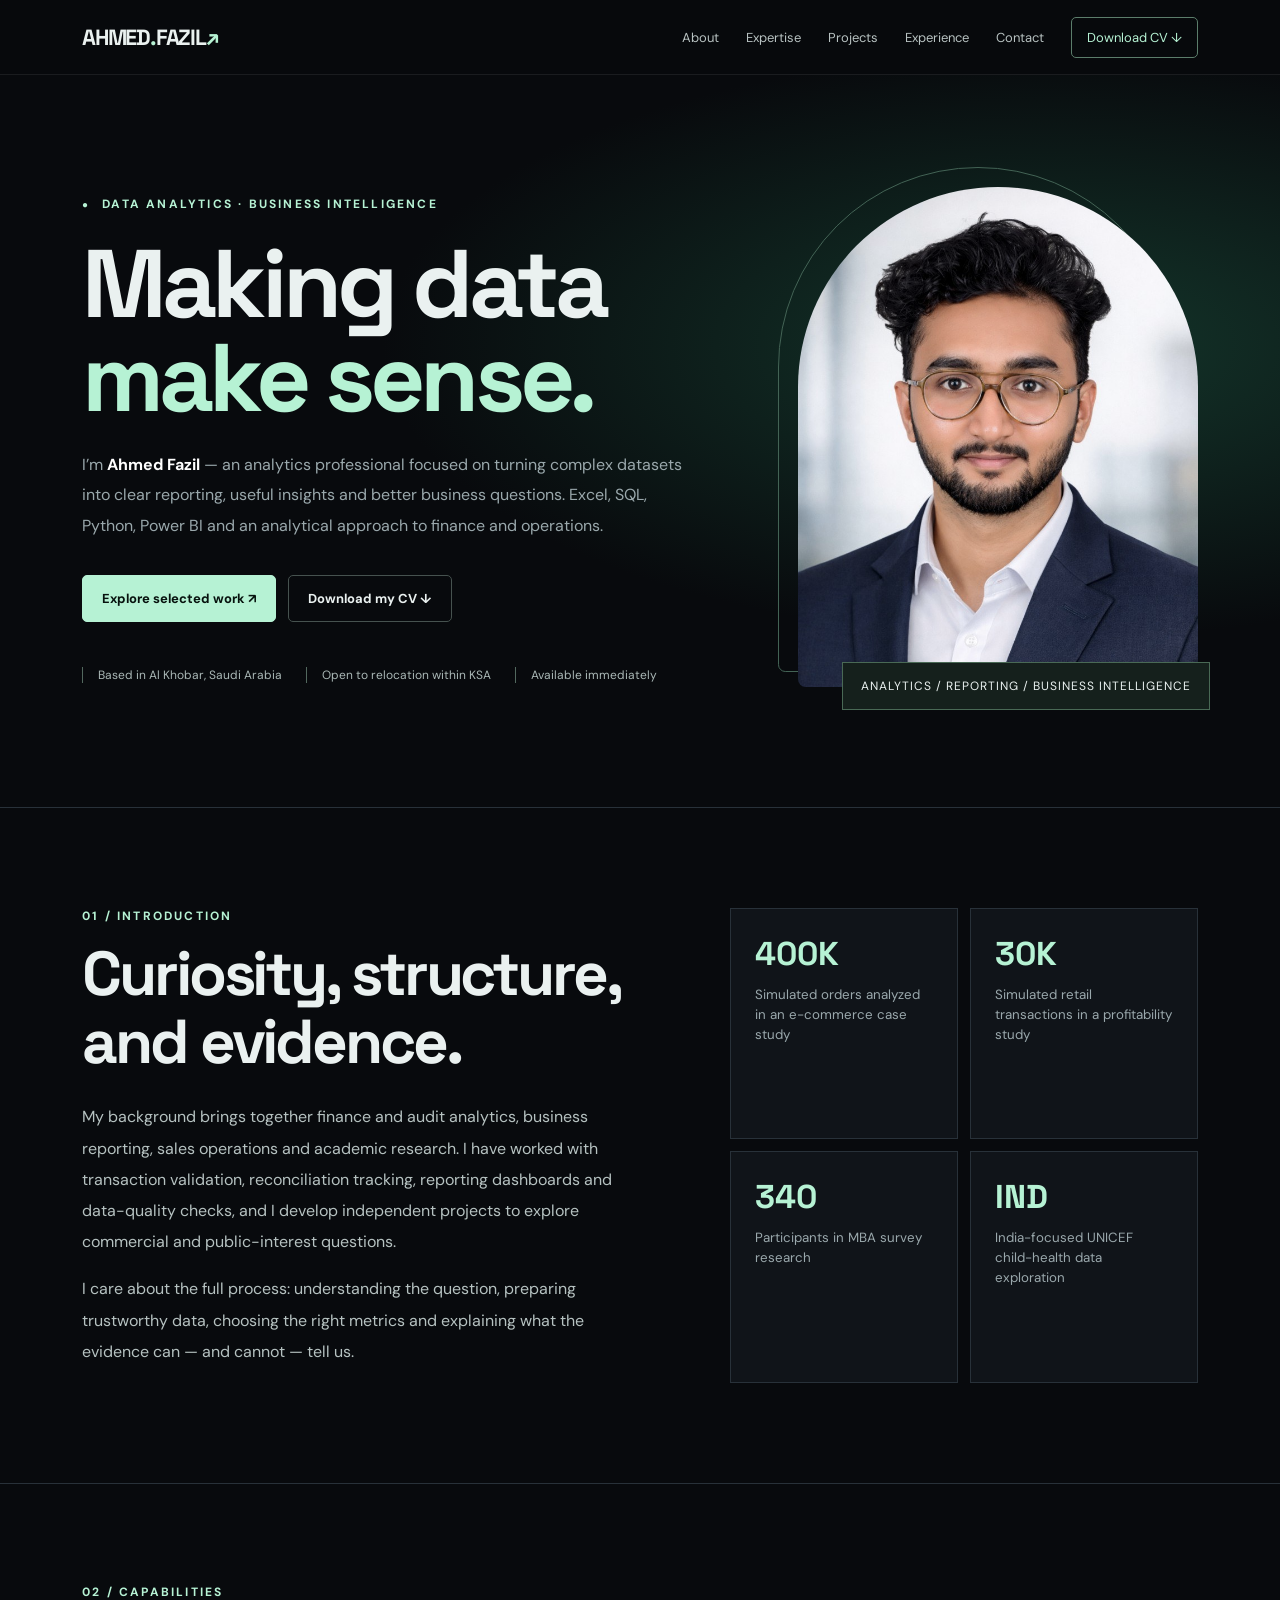
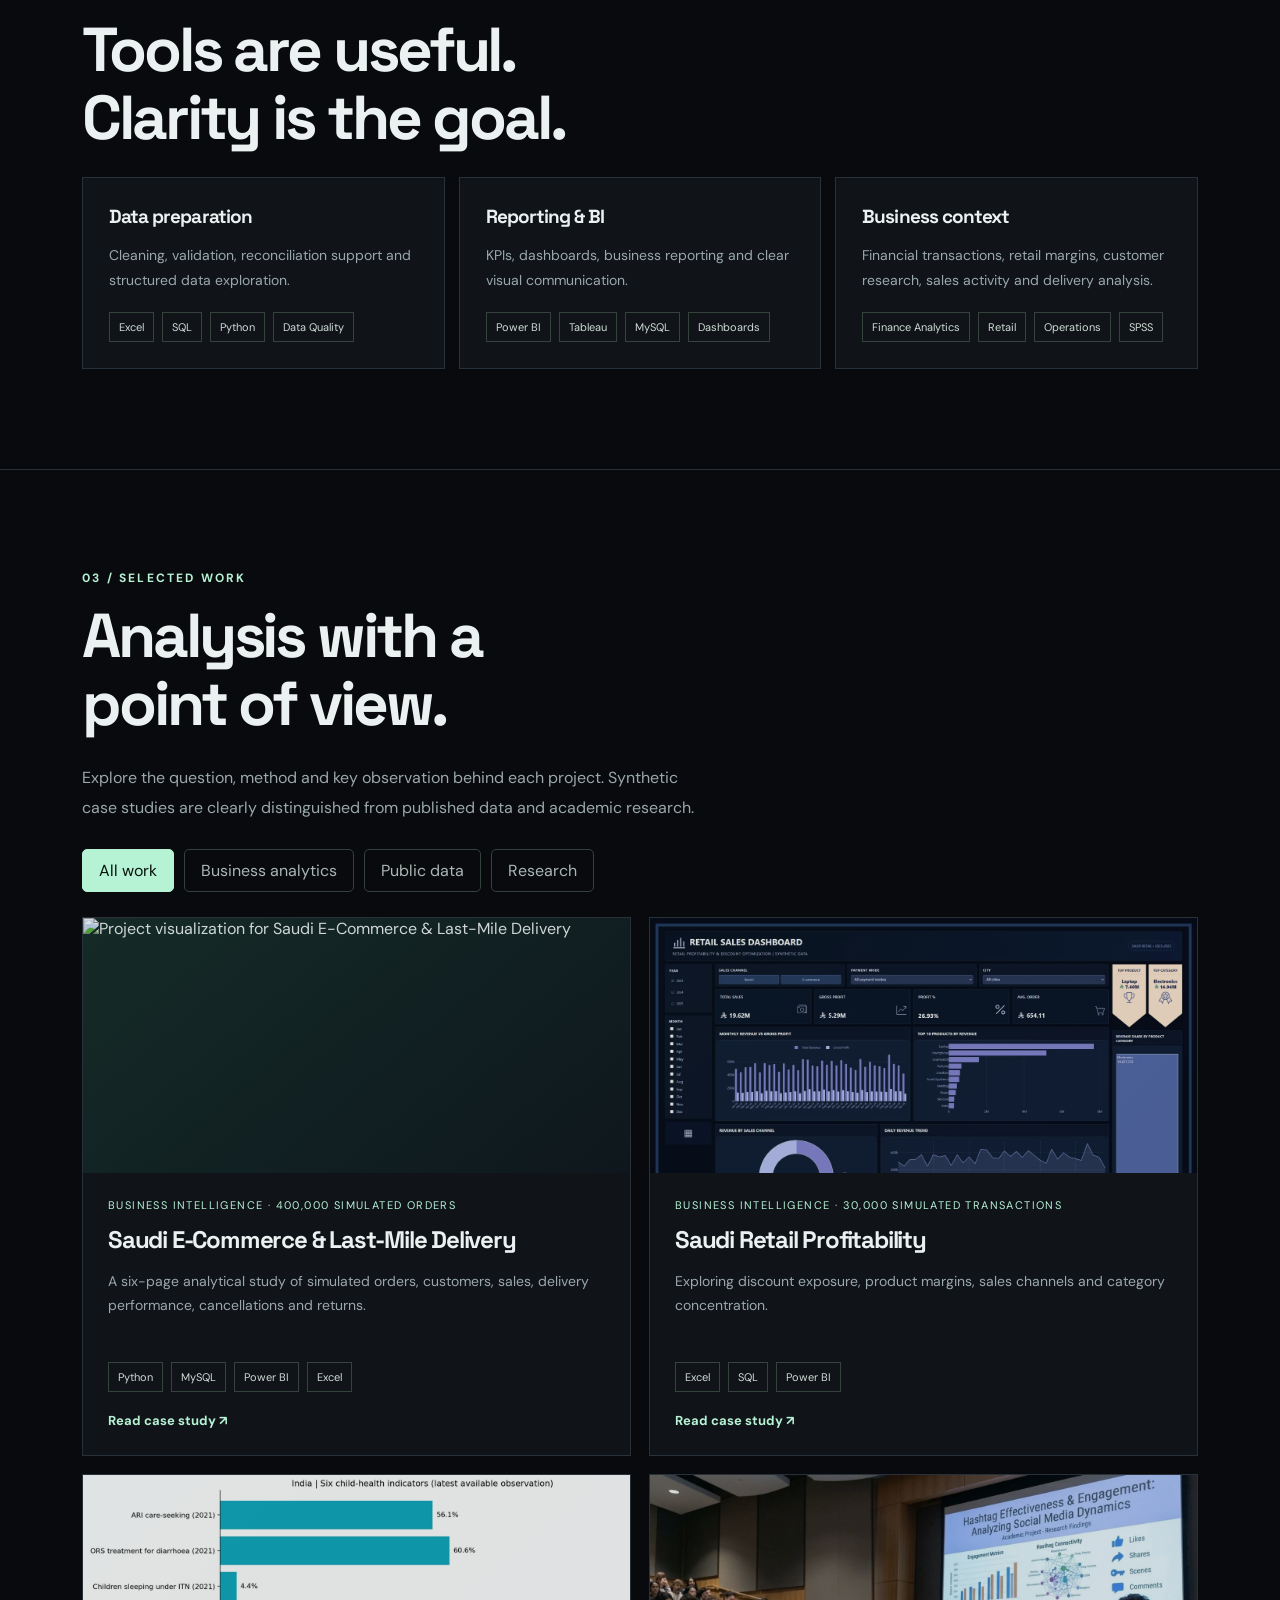
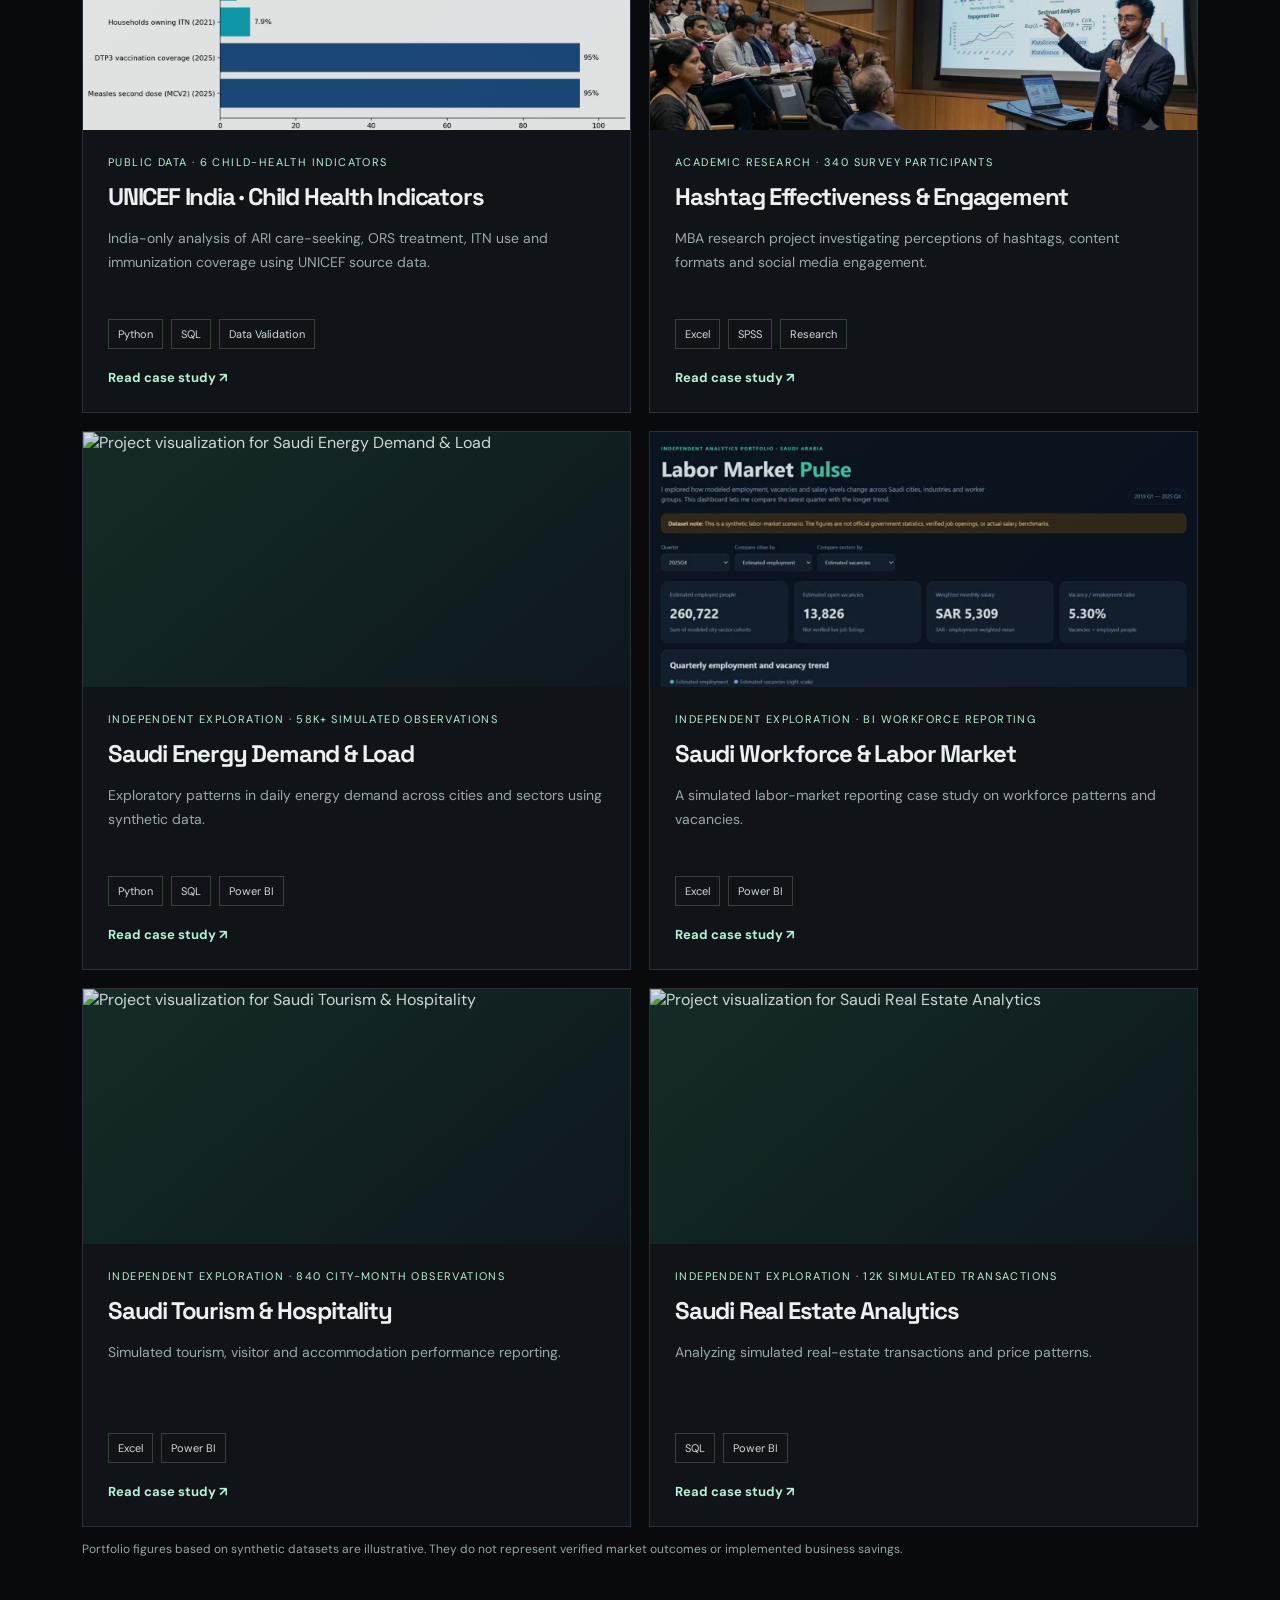
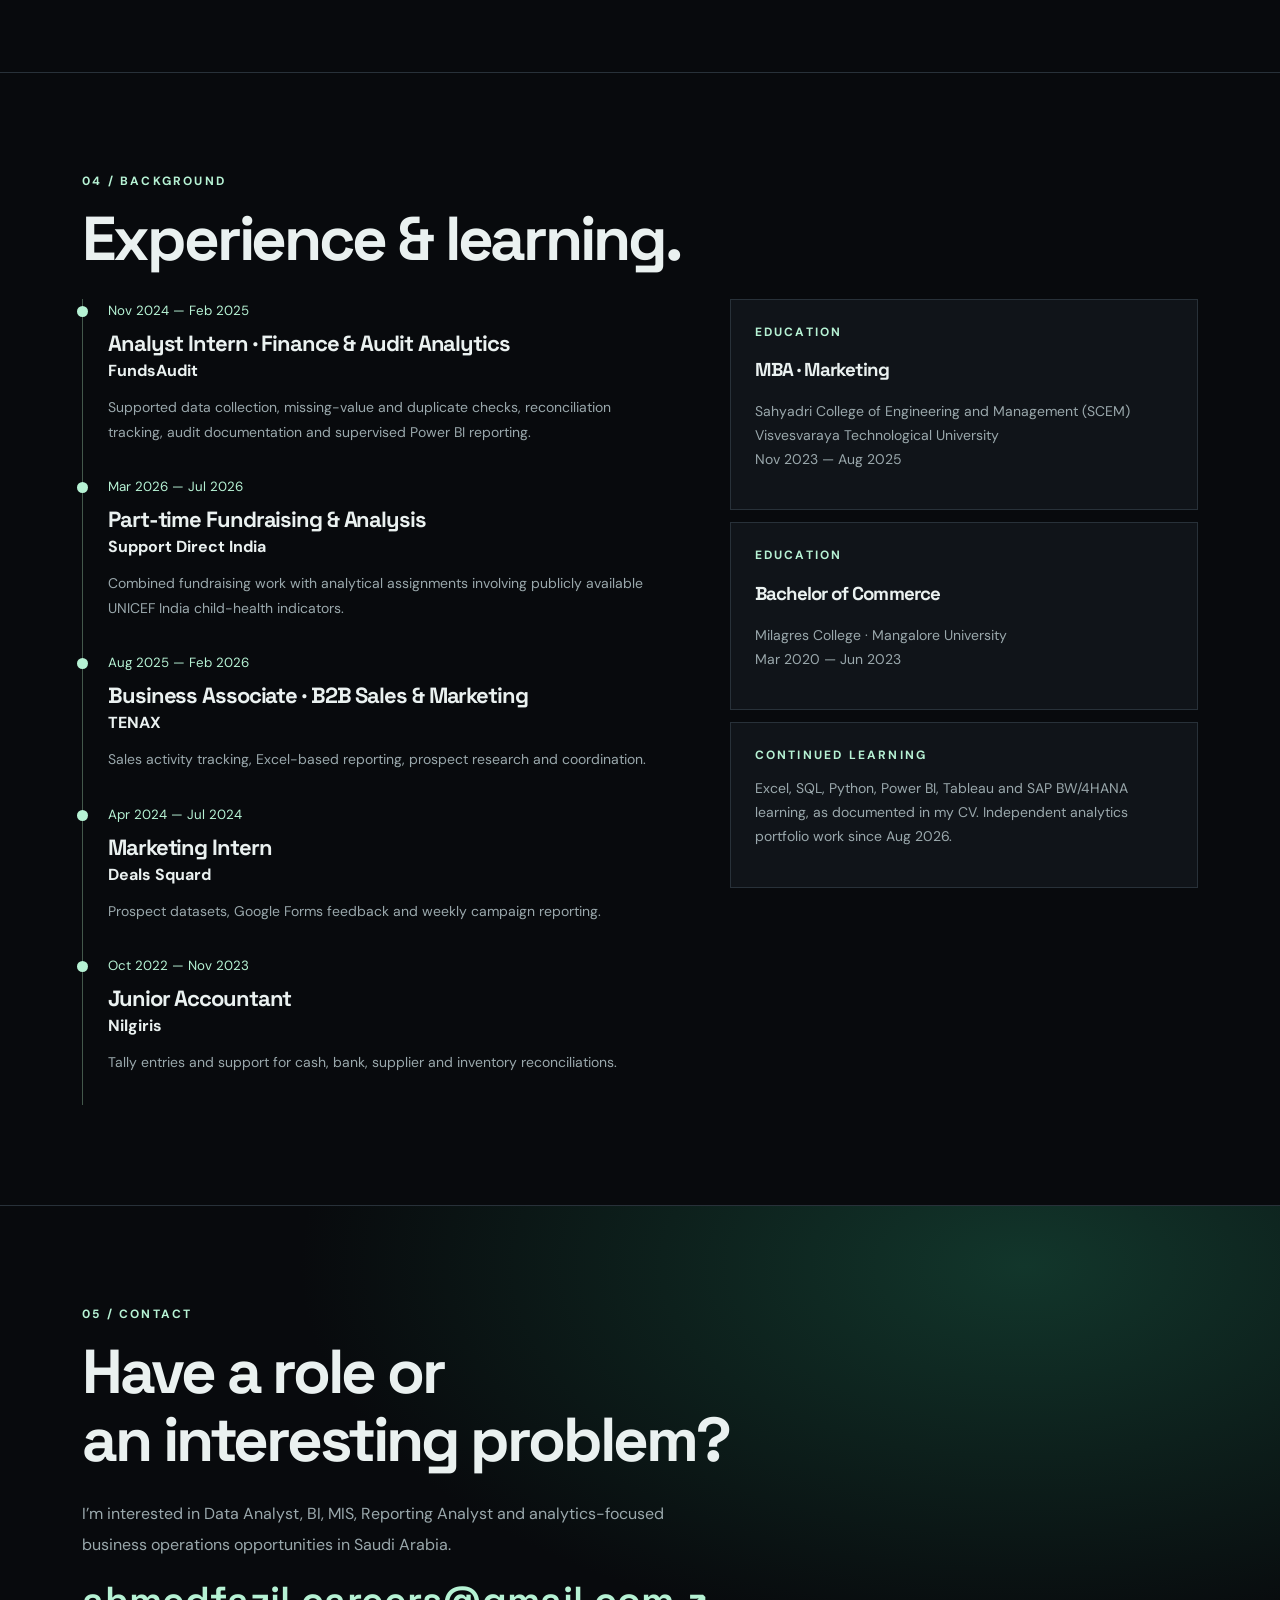
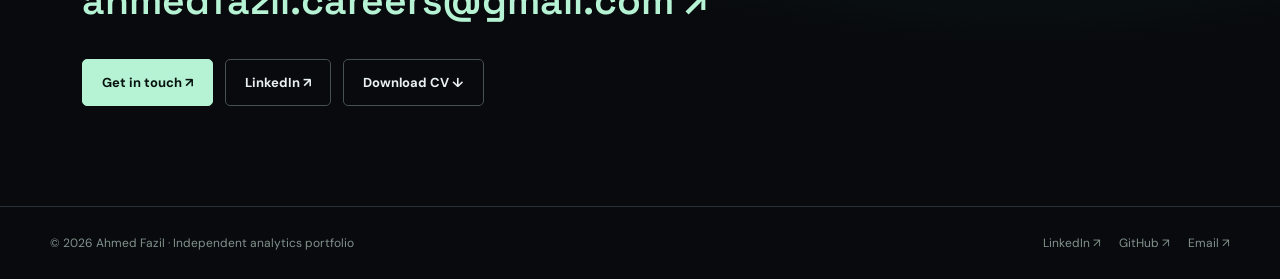
==== index.html @ 898b57bc "Deploy completed analytics portfolio with case studies, images and CV" ====
<!doctype html><html lang="en"><head><meta charset="utf-8"><meta name="viewport" content="width=device-width,initial-scale=1"><meta name="theme-color" content="#080a0d"><meta name="description" content="Ahmed Fazil portfolio: SQL, Python, Power BI, Excel, UNICEF India, e-commerce, retail and analytics case studies."><title>Ahmed Fazil — Data Analytics & Business Intelligence</title><link rel="stylesheet" href="style.css"></head><body><header class="topbar"><nav class="wrap nav"><a class="logo" href="index.html">AHMED<span style="color:#b6f2d4">.</span>FAZIL<i>↗</i></a><button class="menu" aria-label="Toggle menu" aria-expanded="false">Menu ☰</button><div class="navlinks"><a href="index.html#about">About</a><a href="index.html#skills">Expertise</a><a href="index.html#projects">Projects</a><a href="index.html#experience">Experience</a><a href="index.html#contact">Contact</a><a class="resume" href="assets/Ahmed_Fazil_Data_Analytics_CV.pdf" download>Download CV ↓</a></div></nav></header><main><section class="hero" id="top"><div class="wrap hero-grid"><div><div class="eyebrow">Data analytics · Business intelligence</div><h1>Making data<br><span>make sense.</span></h1><p>I’m <strong style="color:white">Ahmed Fazil</strong> — an analytics professional focused on turning complex datasets into clear reporting, useful insights and better business questions. Excel, SQL, Python, Power BI and an analytical approach to finance and operations.</p><div class="actions"><a class="button primary" href="#projects">Explore selected work ↗</a><a class="button" href="assets/Ahmed_Fazil_Data_Analytics_CV.pdf" download>Download my CV ↓</a></div><div class="hero-meta"><span>Based in Al Khobar, Saudi Arabia</span><span>Open to relocation within KSA</span><span>Available immediately</span></div></div><div class="portrait"><img src="assets/ahmed-fazil.jpg" alt="Professional portrait of Ahmed Fazil"><div class="portrait-caption">ANALYTICS / REPORTING / BUSINESS INTELLIGENCE</div></div></div></section>
<section class="section" id="about"><div class="wrap split"><div><div class="section-label">01 / Introduction</div><h2>Curiosity, structure,<br>and evidence.</h2><p class="prose">My background brings together finance and audit analytics, business reporting, sales operations and academic research. I have worked with transaction validation, reconciliation tracking, reporting dashboards and data-quality checks, and I develop independent projects to explore commercial and public-interest questions.</p><p class="prose">I care about the full process: understanding the question, preparing trustworthy data, choosing the right metrics and explaining what the evidence can — and cannot — tell us.</p></div><div class="stats"><div class="stat"><strong>400K</strong><small>Simulated orders analyzed in an e-commerce case study</small></div><div class="stat"><strong>30K</strong><small>Simulated retail transactions in a profitability study</small></div><div class="stat"><strong>340</strong><small>Participants in MBA survey research</small></div><div class="stat"><strong>IND</strong><small>India-focused UNICEF child-health data exploration</small></div></div></div></section>
<section class="section" id="skills"><div class="wrap"><div class="section-label">02 / Capabilities</div><h2>Tools are useful.<br>Clarity is the goal.</h2><div class="skill-grid"><div class="skillbox"><h3>Data preparation</h3><p>Cleaning, validation, reconciliation support and structured data exploration.</p><div class="chips"><span class="chip">Excel</span><span class="chip">SQL</span><span class="chip">Python</span><span class="chip">Data Quality</span></div></div><div class="skillbox"><h3>Reporting & BI</h3><p>KPIs, dashboards, business reporting and clear visual communication.</p><div class="chips"><span class="chip">Power BI</span><span class="chip">Tableau</span><span class="chip">MySQL</span><span class="chip">Dashboards</span></div></div><div class="skillbox"><h3>Business context</h3><p>Financial transactions, retail margins, customer research, sales activity and delivery analysis.</p><div class="chips"><span class="chip">Finance Analytics</span><span class="chip">Retail</span><span class="chip">Operations</span><span class="chip">SPSS</span></div></div></div></div></section>
<section class="section" id="projects"><div class="wrap"><div class="section-label">03 / Selected work</div><h2>Analysis with a<br>point of view.</h2><p class="intro">Explore the question, method and key observation behind each project. Synthetic case studies are clearly distinguished from published data and academic research.</p><div class="filterbar" role="group" aria-label="Filter projects"><button class="filter" data-filter="all" aria-pressed="true">All work</button><button class="filter" data-filter="business" aria-pressed="false">Business analytics</button><button class="filter" data-filter="public" aria-pressed="false">Public data</button><button class="filter" data-filter="research" aria-pressed="false">Research</button></div><div class="cards" id="projectCards"></div><p class="note">Portfolio figures based on synthetic datasets are illustrative. They do not represent verified market outcomes or implemented business savings.</p></div></section>
<section class="section" id="experience"><div class="wrap"><div class="section-label">04 / Background</div><h2>Experience & learning.</h2><div class="split"><div class="timeline"><div class="job"><small>Nov 2024 — Feb 2025</small><h3>Analyst Intern · Finance & Audit Analytics</h3><strong>FundsAudit</strong><p>Supported data collection, missing-value and duplicate checks, reconciliation tracking, audit documentation and supervised Power BI reporting.</p></div><div class="job"><small>Mar 2026 — Jul 2026</small><h3>Part-time Fundraising & Analysis</h3><strong>Support Direct India</strong><p>Combined fundraising work with analytical assignments involving publicly available UNICEF India child-health indicators.</p></div><div class="job"><small>Aug 2025 — Feb 2026</small><h3>Business Associate · B2B Sales & Marketing</h3><strong>TENAX</strong><p>Sales activity tracking, Excel-based reporting, prospect research and coordination.</p></div><div class="job"><small>Apr 2024 — Jul 2024</small><h3>Marketing Intern</h3><strong>Deals Squard</strong><p>Prospect datasets, Google Forms feedback and weekly campaign reporting.</p></div><div class="job"><small>Oct 2022 — Nov 2023</small><h3>Junior Accountant</h3><strong>Nilgiris</strong><p>Tally entries and support for cash, bank, supplier and inventory reconciliations.</p></div></div><div><div class="education"><div class="section-label">Education</div><h3>MBA · Marketing</h3><p>Sahyadri College of Engineering and Management (SCEM)<br>Visvesvaraya Technological University<br>Nov 2023 — Aug 2025</p></div><div class="education"><div class="section-label">Education</div><h3>Bachelor of Commerce</h3><p>Milagres College · Mangalore University<br>Mar 2020 — Jun 2023</p></div><div class="education"><div class="section-label">Continued learning</div><p>Excel, SQL, Python, Power BI, Tableau and SAP BW/4HANA learning, as documented in my CV. Independent analytics portfolio work since Aug 2026.</p></div></div></div></div></section>
<section class="section contact" id="contact"><div class="wrap"><div class="section-label">05 / Contact</div><h2>Have a role or<br>an interesting problem?</h2><p class="intro">I’m interested in Data Analyst, BI, MIS, Reporting Analyst and analytics-focused business operations opportunities in Saudi Arabia.</p><p><a class="email" href="mailto:ahmedfazil.careers@gmail.com">ahmedfazil.careers@gmail.com ↗</a></p><div class="actions"><a class="button primary" href="mailto:ahmedfazil.careers@gmail.com?subject=Analytics%20Opportunity">Get in touch ↗</a><a class="button" href="https://www.linkedin.com/in/ahmedfazil0/" target="_blank" rel="noopener">LinkedIn ↗</a><a class="button" href="assets/Ahmed_Fazil_Data_Analytics_CV.pdf" download>Download CV ↓</a></div></div></section></main><footer class="wrap footer"><span>© 2026 Ahmed Fazil · Independent analytics portfolio</span><div class="footlinks"><a href="https://www.linkedin.com/in/ahmedfazil0/" target="_blank" rel="noopener">LinkedIn ↗</a><a href="https://github.com/AhmedFazil007" target="_blank" rel="noopener">GitHub ↗</a><a href="mailto:ahmedfazil.careers@gmail.com">Email ↗</a></div></footer><script>const projects=[{"id":"ecommerce","name":"Saudi E-Commerce & Last-Mile Delivery","category":"Business intelligence","filter":"business","metric":"400,000","unit":"simulated orders","tools":["Python","MySQL","Power BI","Excel"],"description":"A six-page analytical study of simulated orders, customers, sales, delivery performance, cancellations and returns.","question":"How can an e-commerce business identify sales-quality and last-mile delivery bottlenecks?","approach":"Model customer, product, order and order-item tables; validate transactions; calculate sales and delivery KPIs; compare growth, average order value and fulfillment performance.","insight":"Order growth alone is not proof of stronger commercial performance. Compare delivered sales, average order value and late deliveries before recommending operational action.","image":"ecommerce"},{"id":"retail","name":"Saudi Retail Profitability","category":"Business intelligence","filter":"business","metric":"30,000","unit":"simulated transactions","tools":["Excel","SQL","Power BI"],"description":"Exploring discount exposure, product margins, sales channels and category concentration.","question":"Which discount and category patterns may put gross margin under pressure?","approach":"Clean and segment transactions by discount band, category and channel; compute revenue, estimated gross profit and margin measures.","insight":"The case study estimated 32.93% margin for non-discounted transactions versus 18.94% for discounts above 10%: a 13.99 percentage-point difference, not a measured business saving.","image":"retail"},{"id":"unicef","name":"UNICEF India · Child Health Indicators","category":"Public data","filter":"public","metric":"6","unit":"child-health indicators","tools":["Python","SQL","Data Validation"],"description":"India-only analysis of ARI care-seeking, ORS treatment, ITN use and immunization coverage using UNICEF source data.","question":"What do India’s reported child-health indicators show, and how do reference years differ?","approach":"Filter UNICEF Global Dataflow to India (IND), match six source indicator codes, retain the reporting year and compare historical observations.","insight":"Latest selected values: ARI 56.1%, ORS 60.6%, child ITN use 4.4%, household ITN ownership 7.9% (2021); DTP3 and MCV2 95% (2025). Different reporting years must not be conflated.","image":"unicef"},{"id":"hashtags","name":"Hashtag Effectiveness & Engagement","category":"Academic research","filter":"research","metric":"340","unit":"survey participants","tools":["Excel","SPSS","Research"],"description":"MBA research project investigating perceptions of hashtags, content formats and social media engagement.","question":"How do respondents perceive hashtags and their influence on engagement?","approach":"Organize and analyze 340 survey responses, summarize descriptive results and develop content-testing recommendations.","insight":"Surveyed perceptions should be distinguished from observed campaign conversion or causal performance.","image":"hashtags"},{"id":"energy","name":"Saudi Energy Demand & Load","category":"Independent exploration","filter":"business","metric":"58K+","unit":"simulated observations","tools":["Python","SQL","Power BI"],"description":"Exploratory patterns in daily energy demand across cities and sectors using synthetic data.","question":"How does modeled energy demand vary by geography, sector and season?","approach":"Aggregate daily simulated records, compare sector and city trends and visualize load patterns.","insight":"Designed to demonstrate time-series exploration; synthetic observations are not official Saudi energy statistics.","image":"energy"},{"id":"workforce","name":"Saudi Workforce & Labor Market","category":"Independent exploration","filter":"business","metric":"BI","unit":"workforce reporting","tools":["Excel","Power BI"],"description":"A simulated labor-market reporting case study on workforce patterns and vacancies.","question":"Where does the modeled labor market indicate changes in workforce demand?","approach":"Prepare labor-market measures and visualize employment, vacancy and demographic trends.","insight":"Useful for demonstrating workforce analytics, not for estimating actual Saudi vacancies.","image":"workforce"},{"id":"tourism","name":"Saudi Tourism & Hospitality","category":"Independent exploration","filter":"business","metric":"840","unit":"city-month observations","tools":["Excel","Power BI"],"description":"Simulated tourism, visitor and accommodation performance reporting.","question":"How do tourism and occupancy metrics vary across cities and time?","approach":"Build month-by-city performance summaries and compare modeled demand and accommodation indicators.","insight":"Illustrative reporting only; modeled visitor trends are not published tourism figures.","image":"tourism"},{"id":"realestate","name":"Saudi Real Estate Analytics","category":"Independent exploration","filter":"business","metric":"12K","unit":"simulated transactions","tools":["SQL","Power BI"],"description":"Analyzing simulated real-estate transactions and price patterns.","question":"How do modeled property prices and transaction mix vary across segments?","approach":"Group property transactions by location, type and period; create price and volume measures.","insight":"Shows segmentation and market-reporting techniques using synthetic data.","image":"realestate"}];const remoteImages={"ecommerce":"https://raw.githubusercontent.com/AhmedFazil007/saudi-ecommerce-last-mile-analytics/main/screenshots/01_executive_overview.png","energy":"https://raw.githubusercontent.com/AhmedFazil007/Saudi-Energy-Demand-Load-Analytics/main/assets/SEDI_Executive-Summary.png","tourism":"https://raw.githubusercontent.com/AhmedFazil007/saudi-tourism-hospitality-analytics/main/assets/screenshots/01_Tourism_Demand_%26_Visitor_Trends.png","realestate":"https://raw.githubusercontent.com/AhmedFazil007/saudi-real-estate-market-analytics/main/assets/screenshots/dashboard-page-01.png"};const container=document.getElementById('projectCards');function render(f){container.innerHTML=projects.filter(p=>f==='all'||p.filter===f).map(p=>`<article class="card"><a href="project-${p.id}.html" aria-label="View ${p.name}"><div class="thumb">${p.image?`<img src="${remoteImages[p.image]||`assets/${p.image}.webp`}" alt="Project visualization for ${p.name}" loading="lazy">`:`<span class="placeholder">${p.name}<small style="display:block;font-size:12px;opacity:.65;margin-top:10px">Project screenshot coming soon</small></span>`}</div></a><div class="cardbody"><div class="cardmeta">${p.category} · ${p.metric} ${p.unit}</div><h3>${p.name}</h3><p>${p.description}</p><div class="chips">${p.tools.map(t=>`<span class="chip">${t}</span>`).join('')}</div><a class="cardlink" href="project-${p.id}.html">Read case study ↗</a></div></article>`).join('')}render('all');document.querySelectorAll('.filter').forEach(b=>b.addEventListener('click',()=>{document.querySelectorAll('.filter').forEach(x=>x.setAttribute('aria-pressed','false'));b.setAttribute('aria-pressed','true');render(b.dataset.filter)}));</script><script>const m=document.querySelector('.menu'),l=document.querySelector('.navlinks');m.addEventListener('click',()=>{const opened=l.classList.toggle('open');m.setAttribute('aria-expanded',String(opened))});l.querySelectorAll('a').forEach(a=>a.addEventListener('click',()=>{l.classList.remove('open');m.setAttribute('aria-expanded','false')}));</script></body></html>
---- style.css ----
@import url('https://fonts.googleapis.com/css2?family=DM+Sans:wght@400;500;600;700&family=Space+Grotesk:wght@400;500;600;700&display=swap');:root{color-scheme:dark;--bg:#080a0d;--surface:#101419;--surface2:#141b20;--line:#283139;--text:#eaf1f0;--muted:#9aa8ac;--accent:#b6f2d4}*{box-sizing:border-box}html{scroll-behavior:smooth}body{margin:0;background:var(--bg);color:var(--text);font-family:'DM Sans',sans-serif}a{color:inherit;text-decoration:none}button{font:inherit}::selection{background:var(--accent);color:#07120d}.wrap{max-width:1180px;margin:auto;padding:0 32px}.topbar{position:sticky;top:0;z-index:30;background:#080a0de9;border-bottom:1px solid #ffffff14;backdrop-filter:blur(18px)}.nav{height:74px;display:flex;align-items:center;justify-content:space-between}.logo{font:700 22px 'Space Grotesk';letter-spacing:-1.2px}.logo i{color:var(--accent);font-style:normal}.navlinks{display:flex;gap:27px;align-items:center;font-size:13px;color:#b8c2c2}.navlinks a:hover,.back:hover{color:var(--accent)}.navlinks .resume{border:1px solid #5b7d6b;padding:11px 15px;border-radius:5px;color:var(--accent)}.menu{display:none;background:transparent;border:1px solid var(--line);color:white;padding:9px 12px;border-radius:6px}.hero{padding:112px 0 115px;border-bottom:1px solid var(--line);background:radial-gradient(ellipse at 82% 37%,#14362b 0,transparent 45%)}.hero-grid{display:grid;grid-template-columns:1.2fr .8fr;gap:62px;align-items:center}.eyebrow,.section-label{color:var(--accent);font-size:12px;font-weight:700;letter-spacing:2.2px;text-transform:uppercase}.eyebrow:before{content:'●';font-size:10px;margin-right:12px}h1,h2,h3{font-family:'Space Grotesk';letter-spacing:-.05em}h1{font-size:clamp(58px,7.5vw,104px);line-height:.98;margin:25px 0}h1 span{color:var(--accent)}.hero p,.intro{color:var(--muted);line-height:1.9;font-size:16px;max-width:620px}.actions{display:flex;flex-wrap:wrap;gap:12px;margin-top:34px}.button{display:inline-flex;gap:12px;align-items:center;justify-content:center;padding:14px 19px;border-radius:5px;font-size:13px;font-weight:700;border:1px solid #46524f;transition:.2s}.button.primary{background:var(--accent);color:#07120e;border-color:var(--accent)}.button:hover{transform:translateY(-2px)}.portrait{position:relative;max-width:400px;margin-left:auto}.portrait:before{content:'';position:absolute;inset:-20px 20px 20px -20px;border:1px solid #436355;border-radius:220px 220px 8px 8px}.portrait img{position:relative;width:100%;aspect-ratio:4/5;object-fit:cover;object-position:center 22%;border-radius:210px 210px 8px 8px;filter:saturate(.84)}.portrait-caption{position:absolute;bottom:-18px;right:-12px;background:#15201c;border:1px solid #496955;padding:15px 18px;font-size:12px;letter-spacing:1px}.hero-meta{margin-top:45px;display:flex;gap:24px;flex-wrap:wrap;font-size:12px;color:#aab8b6}.hero-meta span{border-left:1px solid #52685e;padding-left:15px}.section{padding:100px 0;border-bottom:1px solid var(--line);scroll-margin-top:74px}.section h2{font-size:clamp(37px,5vw,62px);line-height:1.1;margin:16px 0 25px}.split{display:grid;grid-template-columns:1.1fr .9fr;gap:75px}.prose{color:#b6c2c1;line-height:1.95}.stats{display:grid;grid-template-columns:1fr 1fr;gap:12px}.stat{background:var(--surface);border:1px solid var(--line);padding:24px}.stat strong{font:700 33px 'Space Grotesk';color:var(--accent)}.stat small{display:block;color:var(--muted);margin-top:10px;line-height:1.5}.skill-grid{display:grid;grid-template-columns:repeat(3,1fr);gap:14px}.skillbox{background:var(--surface);border:1px solid var(--line);padding:26px}.skillbox h3{margin:0 0 14px;font-size:19px}.skillbox p{color:var(--muted);font-size:14px;line-height:1.8}.chips{display:flex;flex-wrap:wrap;gap:8px;margin-top:18px}.chip{font-size:11px;color:#d0dbd6;border:1px solid #35433c;padding:7px 9px}.filterbar{display:flex;flex-wrap:wrap;gap:10px;margin:25px 0}.filter{background:transparent;color:#aab7b2;border:1px solid #35423c;padding:10px 16px;border-radius:5px;cursor:pointer}.filter[aria-pressed=true]{background:var(--accent);color:#09140d;border-color:var(--accent)}.cards{display:grid;grid-template-columns:repeat(2,minmax(0,1fr));gap:18px}.card{background:var(--surface);border:1px solid var(--line);transition:transform .2s,border-color .2s}.card:hover{transform:translateY(-4px);border-color:#688b76}.thumb{height:255px;display:flex;align-items:center;justify-content:center;overflow:hidden;background:linear-gradient(140deg,#152b27,#0e171d);position:relative}.thumb img{width:100%;height:100%;object-fit:cover;object-position:top;opacity:.87}.thumb .placeholder{font:700 72px 'Space Grotesk';color:#b6f2d4}.cardbody{padding:25px}.cardbody h3{font-size:24px;margin:12px 0}.cardbody p{color:var(--muted);font-size:14px;line-height:1.75;min-height:75px}.cardmeta{font-size:11px;color:var(--accent);text-transform:uppercase;letter-spacing:1.4px}.cardlink{display:inline-block;margin-top:20px;color:var(--accent);font-size:13px;font-weight:700}.timeline{border-left:1px solid #43584b;padding-left:25px}.job{position:relative;margin-bottom:30px}.job:before{content:'';position:absolute;left:-31px;top:7px;width:11px;height:11px;border-radius:50%;background:var(--accent)}.job small{color:var(--accent)}.job h3{margin:9px 0 3px;font-size:22px}.job p{color:var(--muted);font-size:14px;line-height:1.8}.education{background:var(--surface);border:1px solid var(--line);padding:24px;margin-bottom:12px}.education p{color:var(--muted);font-size:14px;line-height:1.7}.contact{background:radial-gradient(ellipse at 80% 10%,#12362b,transparent 50%)}.email{font:600 clamp(21px,3.3vw,39px) 'Space Grotesk';color:var(--accent);word-break:break-word}.footer{padding:28px 0;color:#83928b;font-size:12px;display:flex;justify-content:space-between;gap:15px;flex-wrap:wrap}.footlinks{display:flex;gap:18px}.casehero{padding:75px 0 60px;border-bottom:1px solid var(--line)}.casehero h1{font-size:clamp(40px,5vw,68px);max-width:900px}.casegrid{display:grid;grid-template-columns:1fr 300px;gap:50px}.caseblock{margin:0 0 35px}.caseblock h2{font-size:28px}.caseblock p{color:#b6c2c1;line-height:1.9}.caseimage{width:100%;border:1px solid var(--line);margin:30px 0}.aside{background:var(--surface);border:1px solid var(--line);padding:24px;align-self:start}.aside p{font-size:13px;color:var(--muted);line-height:1.7}.back{display:inline-block;color:var(--accent);font-size:13px}.note{color:#96a7a0;font-size:12px;line-height:1.8}.hidden{display:none!important}@media(max-width:900px){.hero-grid,.split,.casegrid{grid-template-columns:1fr}.portrait{margin:35px auto 0;max-width:320px}.skill-grid{grid-template-columns:1fr}.hero{padding:70px 0}.section{padding:70px 0}.hero-grid{gap:10px}}@media(max-width:650px){.wrap{padding:0 20px}.navlinks{display:none;position:absolute;top:74px;left:0;right:0;background:#101619;padding:25px;flex-direction:column;border-bottom:1px solid var(--line)}.navlinks.open{display:flex}.menu{display:block}.cards{grid-template-columns:1fr}.hero h1{font-size:58px}.thumb{height:220px}.hero-meta{gap:14px}}@media(prefers-reduced-motion:reduce){html{scroll-behavior:auto}.button,.card{transition:none}}
.pending-visual{border:1px dashed #5b7472;border-radius:16px;padding:65px 24px;text-align:center;color:#a9c7c0;background:linear-gradient(125deg,#102421,#111b22);font-size:15px}

.dashboard-gallery{display:grid;gap:22px;margin-top:20px}.dashboard-gallery figure{margin:0;background:#111820;border:1px solid #29343a;border-radius:12px;overflow:hidden}.dashboard-gallery img{width:100%;height:auto;display:block}.dashboard-gallery figcaption{padding:12px 16px;color:#b9c7c4;font-size:13px}.dashboard-gallery a{display:block}.thumb img{object-fit:cover}.thumb img[src^="https://"]{object-position:top center}
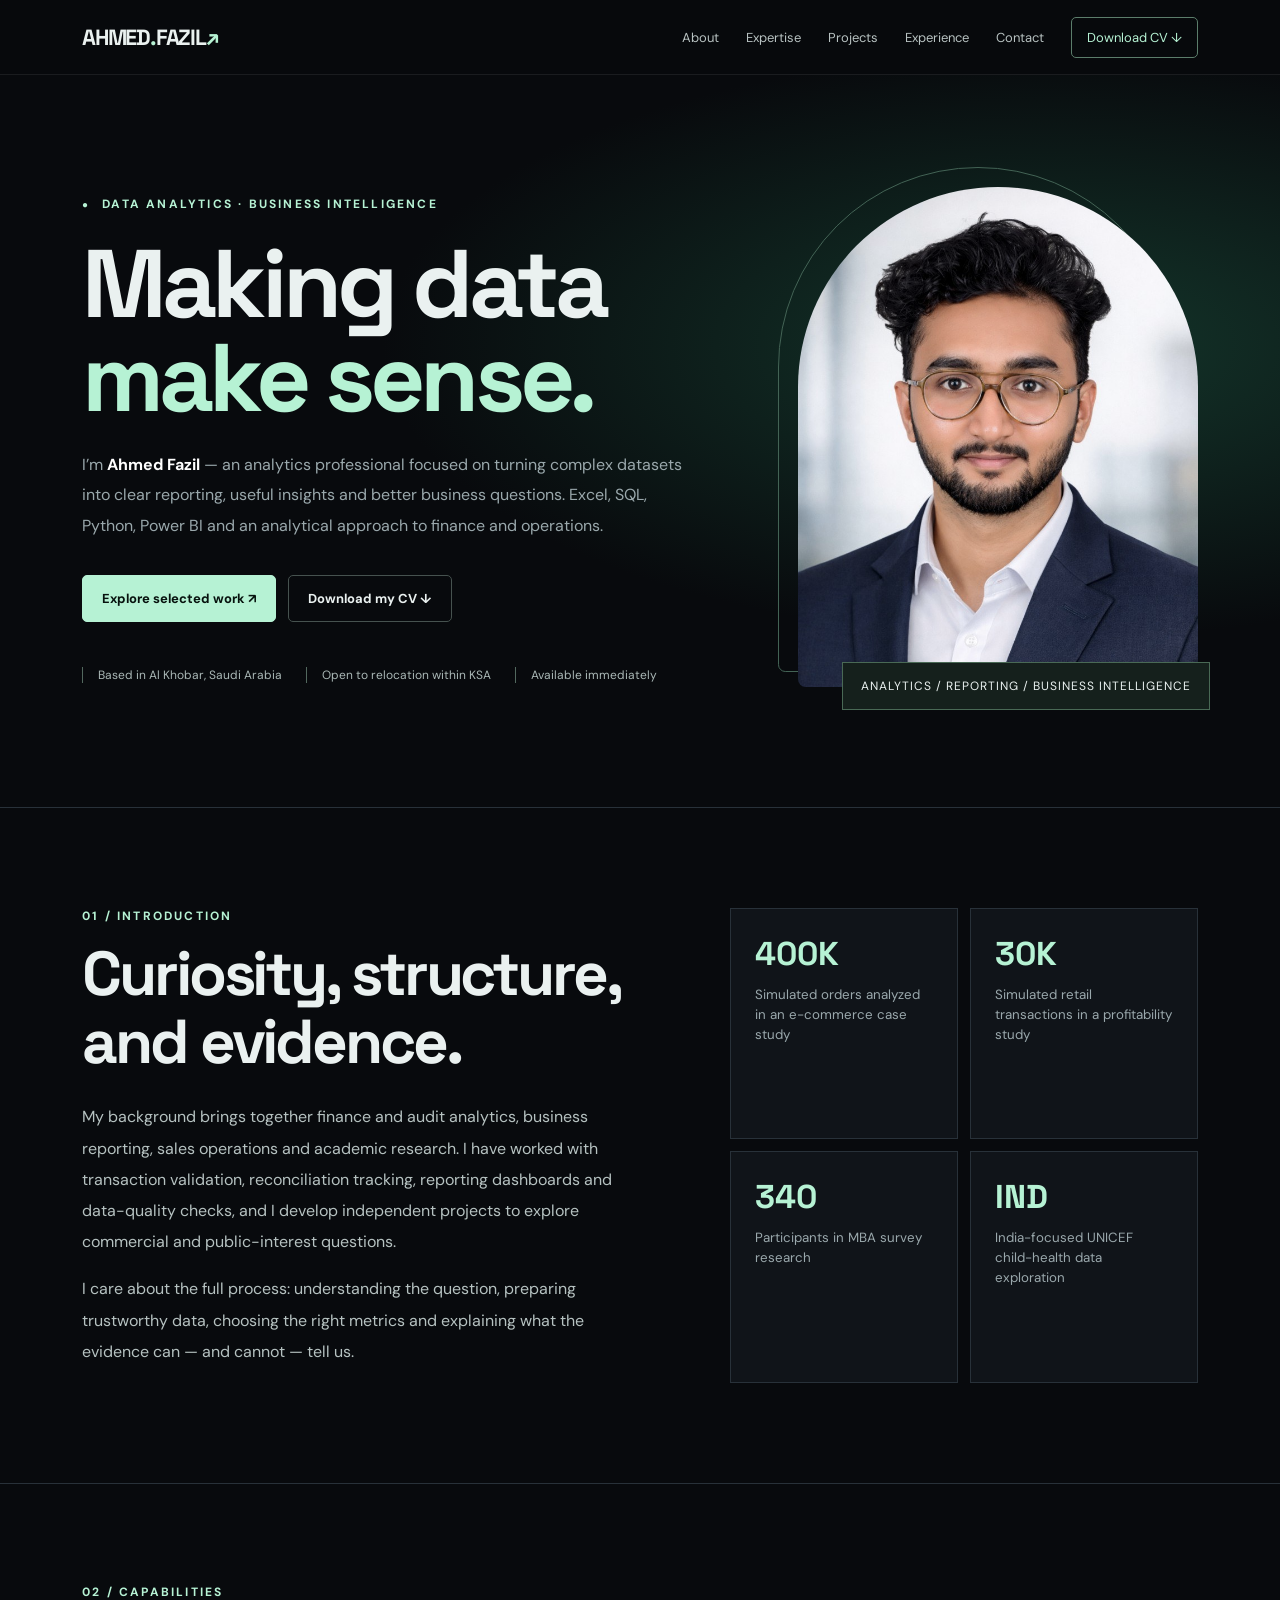
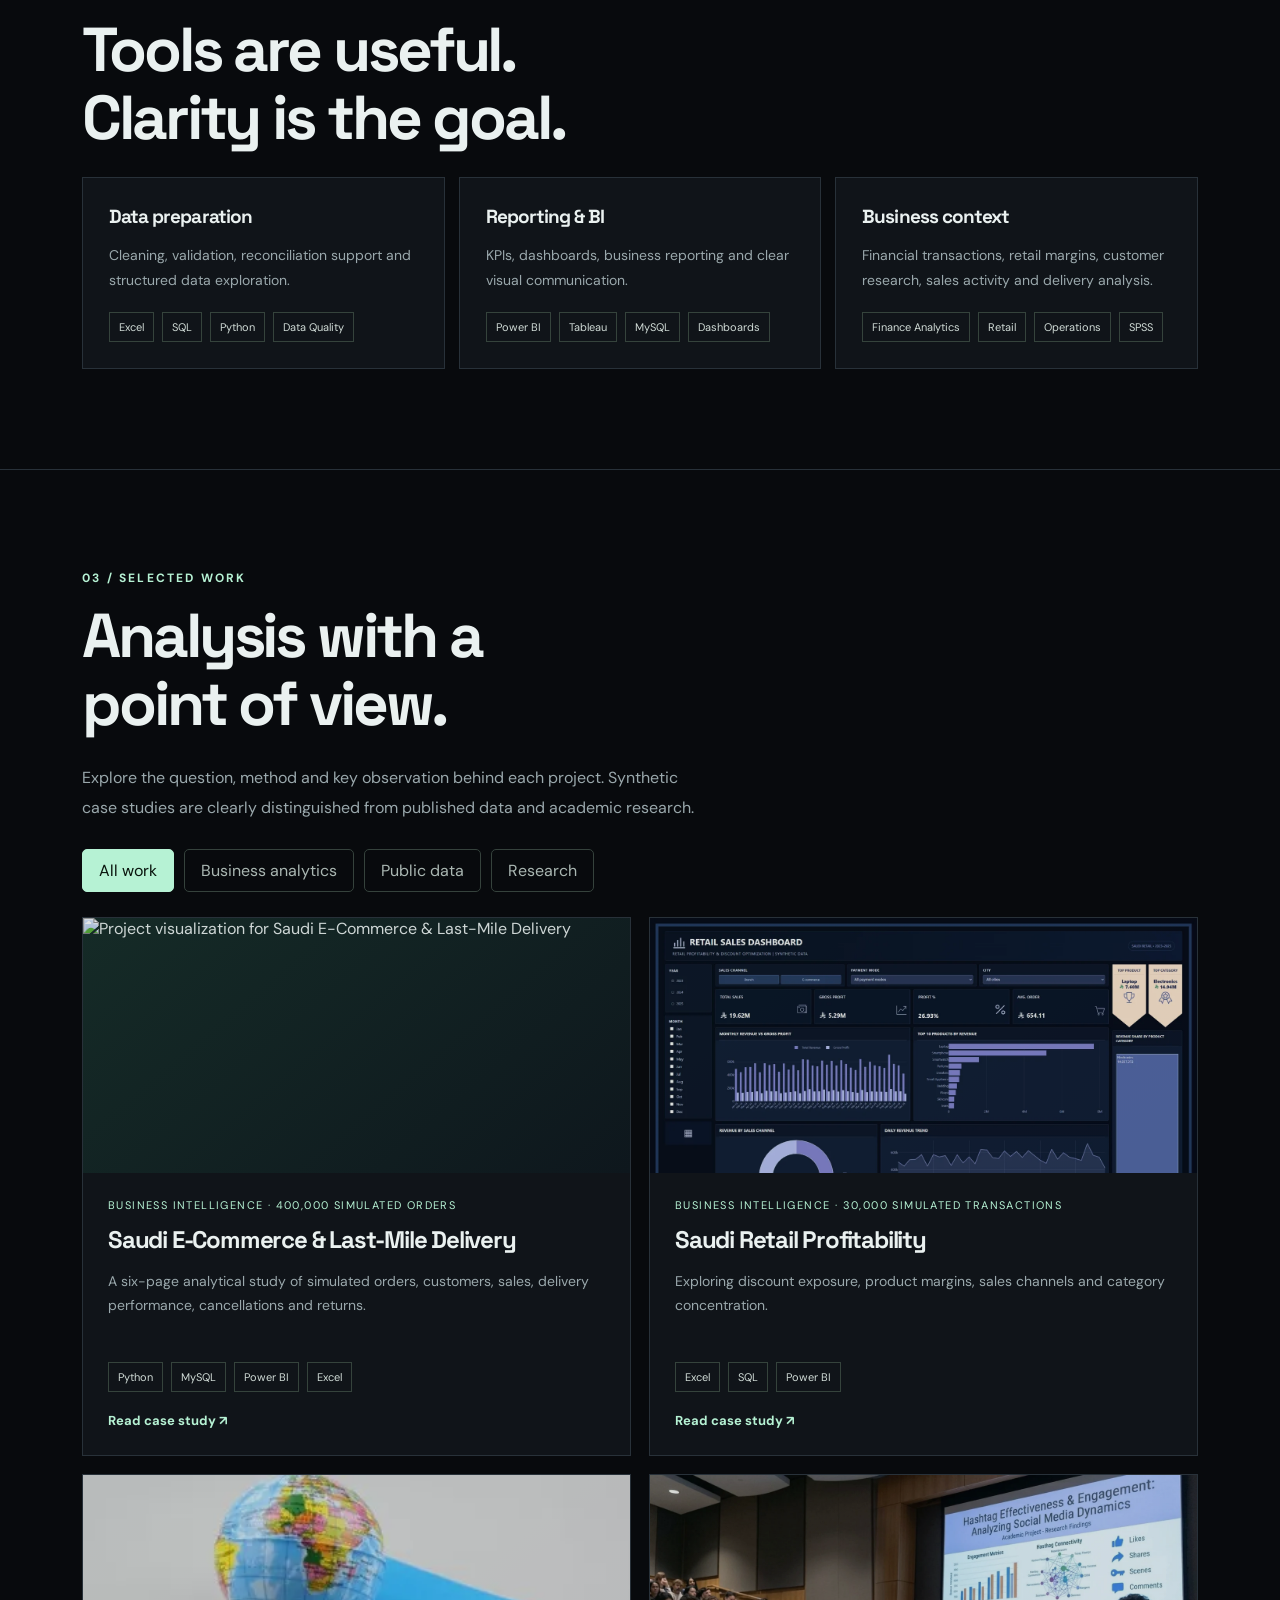
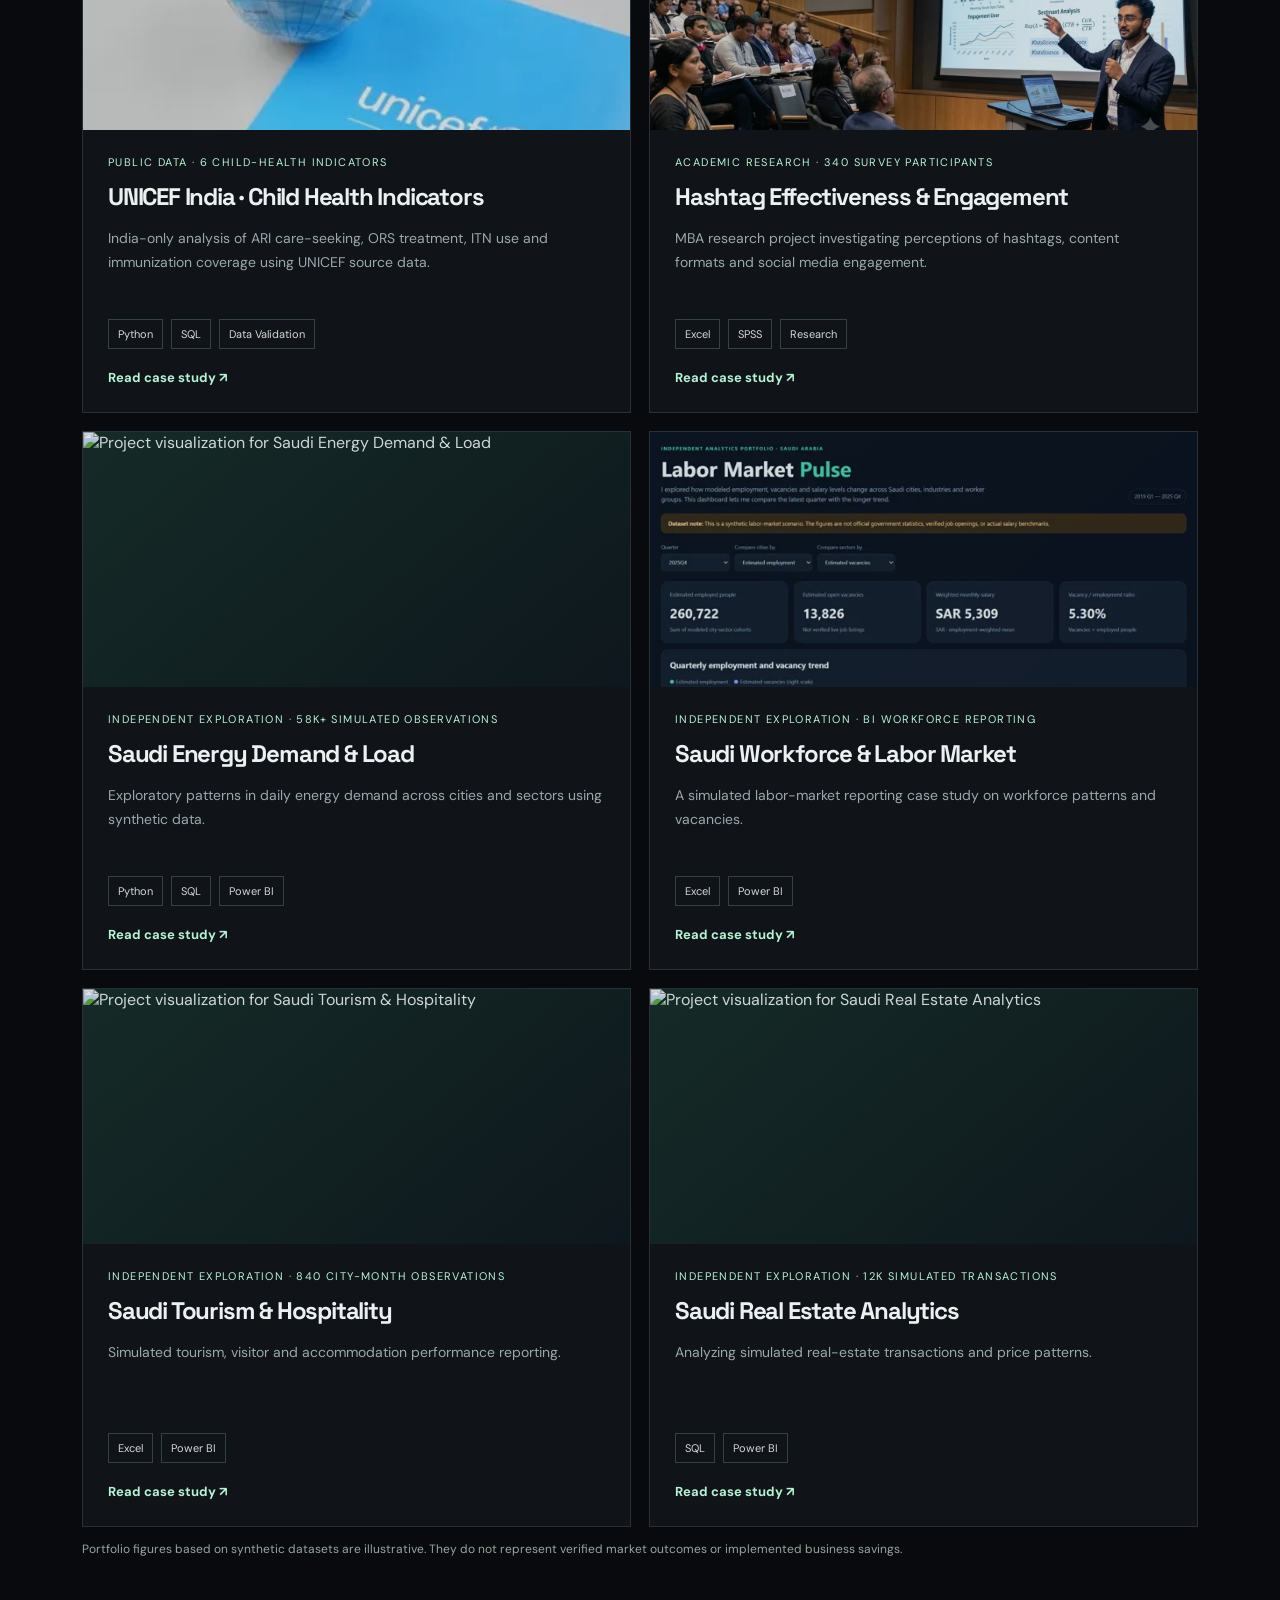
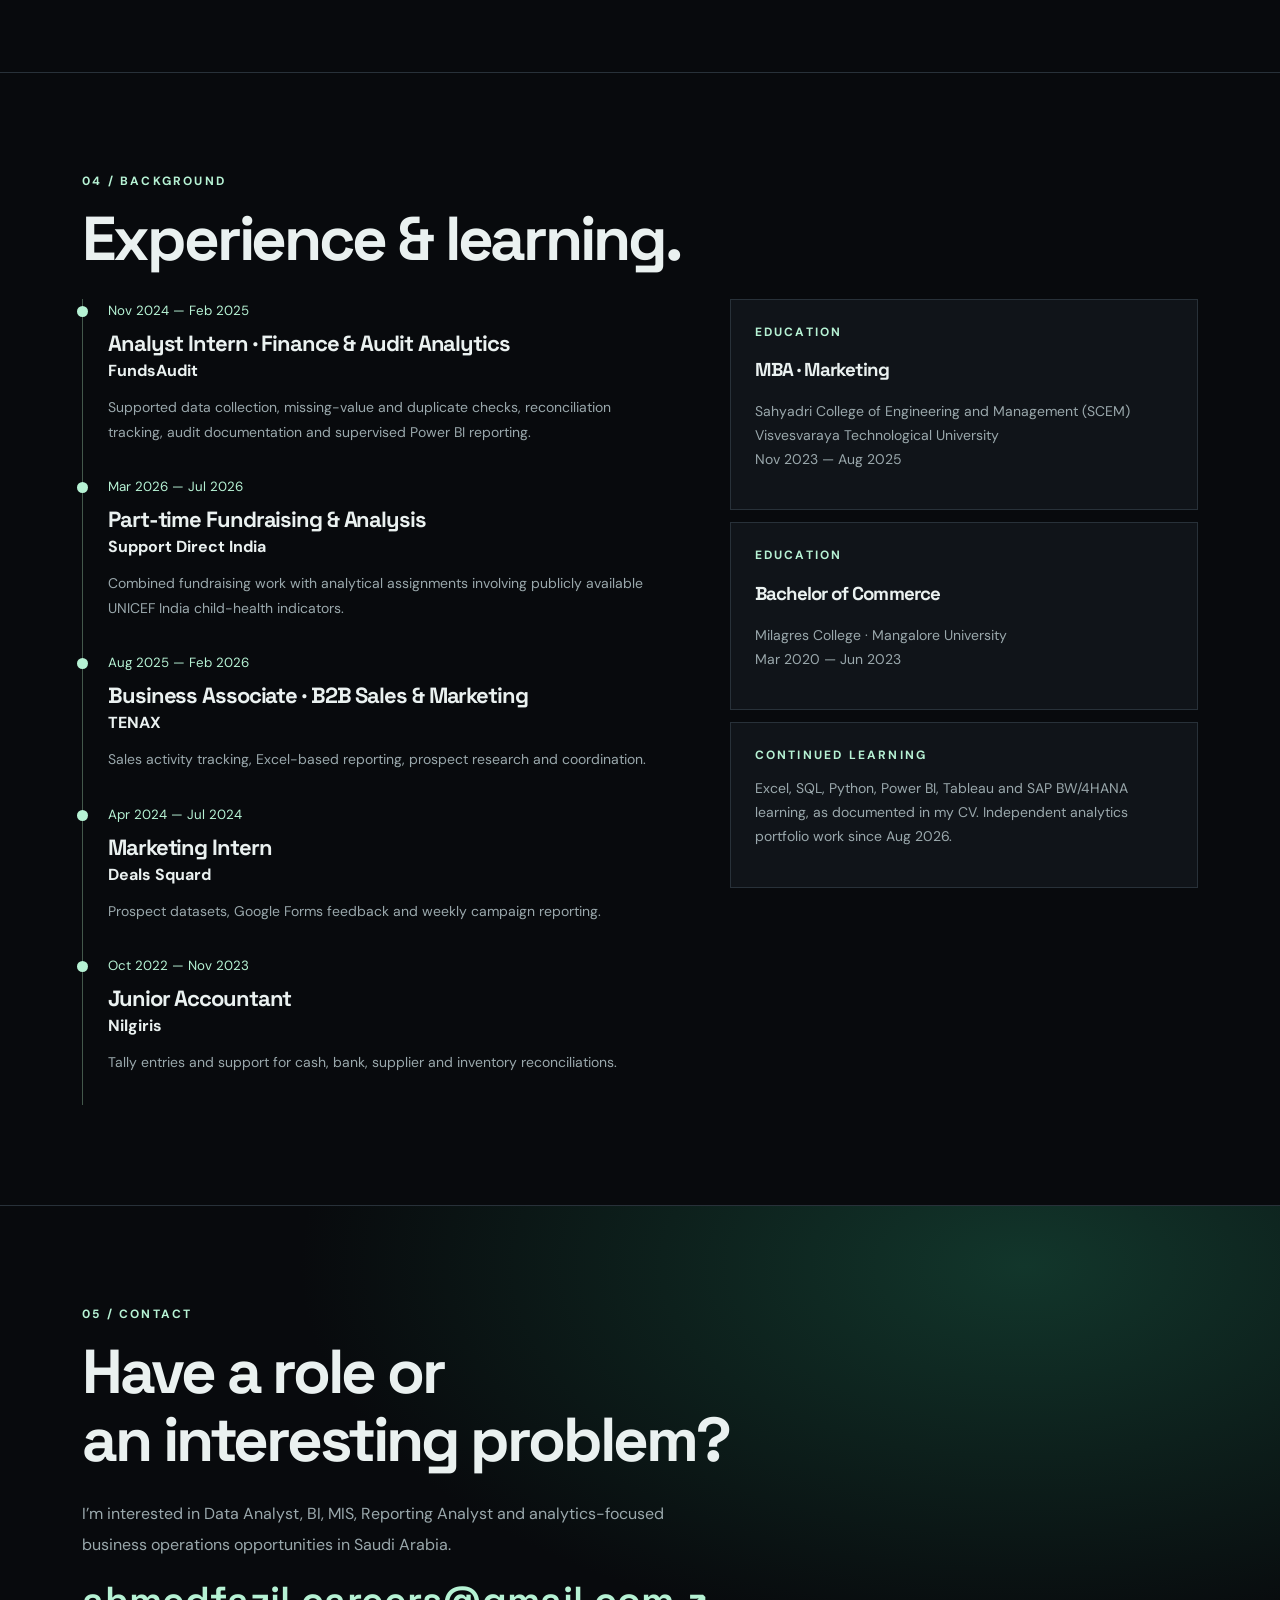
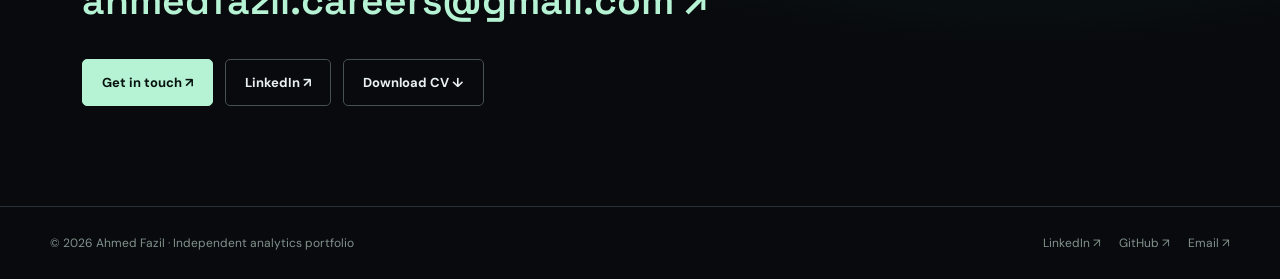
==== commit 9982cd57: "Use new UNICEF image filename to bypass stale browser caches" ====
--- a/index.html
+++ b/index.html
@@ -3,4 +3,4 @@
 <section class="section" id="skills"><div class="wrap"><div class="section-label">02 / Capabilities</div><h2>Tools are useful.<br>Clarity is the goal.</h2><div class="skill-grid"><div class="skillbox"><h3>Data preparation</h3><p>Cleaning, validation, reconciliation support and structured data exploration.</p><div class="chips"><span class="chip">Excel</span><span class="chip">SQL</span><span class="chip">Python</span><span class="chip">Data Quality</span></div></div><div class="skillbox"><h3>Reporting & BI</h3><p>KPIs, dashboards, business reporting and clear visual communication.</p><div class="chips"><span class="chip">Power BI</span><span class="chip">Tableau</span><span class="chip">MySQL</span><span class="chip">Dashboards</span></div></div><div class="skillbox"><h3>Business context</h3><p>Financial transactions, retail margins, customer research, sales activity and delivery analysis.</p><div class="chips"><span class="chip">Finance Analytics</span><span class="chip">Retail</span><span class="chip">Operations</span><span class="chip">SPSS</span></div></div></div></div></section>
 <section class="section" id="projects"><div class="wrap"><div class="section-label">03 / Selected work</div><h2>Analysis with a<br>point of view.</h2><p class="intro">Explore the question, method and key observation behind each project. Synthetic case studies are clearly distinguished from published data and academic research.</p><div class="filterbar" role="group" aria-label="Filter projects"><button class="filter" data-filter="all" aria-pressed="true">All work</button><button class="filter" data-filter="business" aria-pressed="false">Business analytics</button><button class="filter" data-filter="public" aria-pressed="false">Public data</button><button class="filter" data-filter="research" aria-pressed="false">Research</button></div><div class="cards" id="projectCards"></div><p class="note">Portfolio figures based on synthetic datasets are illustrative. They do not represent verified market outcomes or implemented business savings.</p></div></section>
 <section class="section" id="experience"><div class="wrap"><div class="section-label">04 / Background</div><h2>Experience & learning.</h2><div class="split"><div class="timeline"><div class="job"><small>Nov 2024 — Feb 2025</small><h3>Analyst Intern · Finance & Audit Analytics</h3><strong>FundsAudit</strong><p>Supported data collection, missing-value and duplicate checks, reconciliation tracking, audit documentation and supervised Power BI reporting.</p></div><div class="job"><small>Mar 2026 — Jul 2026</small><h3>Part-time Fundraising & Analysis</h3><strong>Support Direct India</strong><p>Combined fundraising work with analytical assignments involving publicly available UNICEF India child-health indicators.</p></div><div class="job"><small>Aug 2025 — Feb 2026</small><h3>Business Associate · B2B Sales & Marketing</h3><strong>TENAX</strong><p>Sales activity tracking, Excel-based reporting, prospect research and coordination.</p></div><div class="job"><small>Apr 2024 — Jul 2024</small><h3>Marketing Intern</h3><strong>Deals Squard</strong><p>Prospect datasets, Google Forms feedback and weekly campaign reporting.</p></div><div class="job"><small>Oct 2022 — Nov 2023</small><h3>Junior Accountant</h3><strong>Nilgiris</strong><p>Tally entries and support for cash, bank, supplier and inventory reconciliations.</p></div></div><div><div class="education"><div class="section-label">Education</div><h3>MBA · Marketing</h3><p>Sahyadri College of Engineering and Management (SCEM)<br>Visvesvaraya Technological University<br>Nov 2023 — Aug 2025</p></div><div class="education"><div class="section-label">Education</div><h3>Bachelor of Commerce</h3><p>Milagres College · Mangalore University<br>Mar 2020 — Jun 2023</p></div><div class="education"><div class="section-label">Continued learning</div><p>Excel, SQL, Python, Power BI, Tableau and SAP BW/4HANA learning, as documented in my CV. Independent analytics portfolio work since Aug 2026.</p></div></div></div></div></section>
-<section class="section contact" id="contact"><div class="wrap"><div class="section-label">05 / Contact</div><h2>Have a role or<br>an interesting problem?</h2><p class="intro">I’m interested in Data Analyst, BI, MIS, Reporting Analyst and analytics-focused business operations opportunities in Saudi Arabia.</p><p><a class="email" href="mailto:ahmedfazil.careers@gmail.com">ahmedfazil.careers@gmail.com ↗</a></p><div class="actions"><a class="button primary" href="mailto:ahmedfazil.careers@gmail.com?subject=Analytics%20Opportunity">Get in touch ↗</a><a class="button" href="https://www.linkedin.com/in/ahmedfazil0/" target="_blank" rel="noopener">LinkedIn ↗</a><a class="button" href="assets/Ahmed_Fazil_Data_Analytics_CV.pdf" download>Download CV ↓</a></div></div></section></main><footer class="wrap footer"><span>© 2026 Ahmed Fazil · Independent analytics portfolio</span><div class="footlinks"><a href="https://www.linkedin.com/in/ahmedfazil0/" target="_blank" rel="noopener">LinkedIn ↗</a><a href="https://github.com/AhmedFazil007" target="_blank" rel="noopener">GitHub ↗</a><a href="mailto:ahmedfazil.careers@gmail.com">Email ↗</a></div></footer><script>const projects=[{"id":"ecommerce","name":"Saudi E-Commerce & Last-Mile Delivery","category":"Business intelligence","filter":"business","metric":"400,000","unit":"simulated orders","tools":["Python","MySQL","Power BI","Excel"],"description":"A six-page analytical study of simulated orders, customers, sales, delivery performance, cancellations and returns.","question":"How can an e-commerce business identify sales-quality and last-mile delivery bottlenecks?","approach":"Model customer, product, order and order-item tables; validate transactions; calculate sales and delivery KPIs; compare growth, average order value and fulfillment performance.","insight":"Order growth alone is not proof of stronger commercial performance. Compare delivered sales, average order value and late deliveries before recommending operational action.","image":"ecommerce"},{"id":"retail","name":"Saudi Retail Profitability","category":"Business intelligence","filter":"business","metric":"30,000","unit":"simulated transactions","tools":["Excel","SQL","Power BI"],"description":"Exploring discount exposure, product margins, sales channels and category concentration.","question":"Which discount and category patterns may put gross margin under pressure?","approach":"Clean and segment transactions by discount band, category and channel; compute revenue, estimated gross profit and margin measures.","insight":"The case study estimated 32.93% margin for non-discounted transactions versus 18.94% for discounts above 10%: a 13.99 percentage-point difference, not a measured business saving.","image":"retail"},{"id":"unicef","name":"UNICEF India · Child Health Indicators","category":"Public data","filter":"public","metric":"6","unit":"child-health indicators","tools":["Python","SQL","Data Validation"],"description":"India-only analysis of ARI care-seeking, ORS treatment, ITN use and immunization coverage using UNICEF source data.","question":"What do India’s reported child-health indicators show, and how do reference years differ?","approach":"Filter UNICEF Global Dataflow to India (IND), match six source indicator codes, retain the reporting year and compare historical observations.","insight":"Latest selected values: ARI 56.1%, ORS 60.6%, child ITN use 4.4%, household ITN ownership 7.9% (2021); DTP3 and MCV2 95% (2025). Different reporting years must not be conflated.","image":"unicef"},{"id":"hashtags","name":"Hashtag Effectiveness & Engagement","category":"Academic research","filter":"research","metric":"340","unit":"survey participants","tools":["Excel","SPSS","Research"],"description":"MBA research project investigating perceptions of hashtags, content formats and social media engagement.","question":"How do respondents perceive hashtags and their influence on engagement?","approach":"Organize and analyze 340 survey responses, summarize descriptive results and develop content-testing recommendations.","insight":"Surveyed perceptions should be distinguished from observed campaign conversion or causal performance.","image":"hashtags"},{"id":"energy","name":"Saudi Energy Demand & Load","category":"Independent exploration","filter":"business","metric":"58K+","unit":"simulated observations","tools":["Python","SQL","Power BI"],"description":"Exploratory patterns in daily energy demand across cities and sectors using synthetic data.","question":"How does modeled energy demand vary by geography, sector and season?","approach":"Aggregate daily simulated records, compare sector and city trends and visualize load patterns.","insight":"Designed to demonstrate time-series exploration; synthetic observations are not official Saudi energy statistics.","image":"energy"},{"id":"workforce","name":"Saudi Workforce & Labor Market","category":"Independent exploration","filter":"business","metric":"BI","unit":"workforce reporting","tools":["Excel","Power BI"],"description":"A simulated labor-market reporting case study on workforce patterns and vacancies.","question":"Where does the modeled labor market indicate changes in workforce demand?","approach":"Prepare labor-market measures and visualize employment, vacancy and demographic trends.","insight":"Useful for demonstrating workforce analytics, not for estimating actual Saudi vacancies.","image":"workforce"},{"id":"tourism","name":"Saudi Tourism & Hospitality","category":"Independent exploration","filter":"business","metric":"840","unit":"city-month observations","tools":["Excel","Power BI"],"description":"Simulated tourism, visitor and accommodation performance reporting.","question":"How do tourism and occupancy metrics vary across cities and time?","approach":"Build month-by-city performance summaries and compare modeled demand and accommodation indicators.","insight":"Illustrative reporting only; modeled visitor trends are not published tourism figures.","image":"tourism"},{"id":"realestate","name":"Saudi Real Estate Analytics","category":"Independent exploration","filter":"business","metric":"12K","unit":"simulated transactions","tools":["SQL","Power BI"],"description":"Analyzing simulated real-estate transactions and price patterns.","question":"How do modeled property prices and transaction mix vary across segments?","approach":"Group property transactions by location, type and period; create price and volume measures.","insight":"Shows segmentation and market-reporting techniques using synthetic data.","image":"realestate"}];const remoteImages={"ecommerce":"https://raw.githubusercontent.com/AhmedFazil007/saudi-ecommerce-last-mile-analytics/main/screenshots/01_executive_overview.png","energy":"https://raw.githubusercontent.com/AhmedFazil007/Saudi-Energy-Demand-Load-Analytics/main/assets/SEDI_Executive-Summary.png","tourism":"https://raw.githubusercontent.com/AhmedFazil007/saudi-tourism-hospitality-analytics/main/assets/screenshots/01_Tourism_Demand_%26_Visitor_Trends.png","realestate":"https://raw.githubusercontent.com/AhmedFazil007/saudi-real-estate-market-analytics/main/assets/screenshots/dashboard-page-01.png"};const container=document.getElementById('projectCards');function render(f){container.innerHTML=projects.filter(p=>f==='all'||p.filter===f).map(p=>`<article class="card"><a href="project-${p.id}.html" aria-label="View ${p.name}"><div class="thumb">${p.image?`<img src="${remoteImages[p.image]||`assets/${p.image}.webp`}" alt="Project visualization for ${p.name}" loading="lazy">`:`<span class="placeholder">${p.name}<small style="display:block;font-size:12px;opacity:.65;margin-top:10px">Project screenshot coming soon</small></span>`}</div></a><div class="cardbody"><div class="cardmeta">${p.category} · ${p.metric} ${p.unit}</div><h3>${p.name}</h3><p>${p.description}</p><div class="chips">${p.tools.map(t=>`<span class="chip">${t}</span>`).join('')}</div><a class="cardlink" href="project-${p.id}.html">Read case study ↗</a></div></article>`).join('')}render('all');document.querySelectorAll('.filter').forEach(b=>b.addEventListener('click',()=>{document.querySelectorAll('.filter').forEach(x=>x.setAttribute('aria-pressed','false'));b.setAttribute('aria-pressed','true');render(b.dataset.filter)}));</script><script>const m=document.querySelector('.menu'),l=document.querySelector('.navlinks');m.addEventListener('click',()=>{const opened=l.classList.toggle('open');m.setAttribute('aria-expanded',String(opened))});l.querySelectorAll('a').forEach(a=>a.addEventListener('click',()=>{l.classList.remove('open');m.setAttribute('aria-expanded','false')}));</script></body></html>+<section class="section contact" id="contact"><div class="wrap"><div class="section-label">05 / Contact</div><h2>Have a role or<br>an interesting problem?</h2><p class="intro">I’m interested in Data Analyst, BI, MIS, Reporting Analyst and analytics-focused business operations opportunities in Saudi Arabia.</p><p><a class="email" href="mailto:ahmedfazil.careers@gmail.com">ahmedfazil.careers@gmail.com ↗</a></p><div class="actions"><a class="button primary" href="mailto:ahmedfazil.careers@gmail.com?subject=Analytics%20Opportunity">Get in touch ↗</a><a class="button" href="https://www.linkedin.com/in/ahmedfazil0/" target="_blank" rel="noopener">LinkedIn ↗</a><a class="button" href="assets/Ahmed_Fazil_Data_Analytics_CV.pdf" download>Download CV ↓</a></div></div></section></main><footer class="wrap footer"><span>© 2026 Ahmed Fazil · Independent analytics portfolio</span><div class="footlinks"><a href="https://www.linkedin.com/in/ahmedfazil0/" target="_blank" rel="noopener">LinkedIn ↗</a><a href="https://github.com/AhmedFazil007" target="_blank" rel="noopener">GitHub ↗</a><a href="mailto:ahmedfazil.careers@gmail.com">Email ↗</a></div></footer><script>const projects=[{"id":"ecommerce","name":"Saudi E-Commerce & Last-Mile Delivery","category":"Business intelligence","filter":"business","metric":"400,000","unit":"simulated orders","tools":["Python","MySQL","Power BI","Excel"],"description":"A six-page analytical study of simulated orders, customers, sales, delivery performance, cancellations and returns.","question":"How can an e-commerce business identify sales-quality and last-mile delivery bottlenecks?","approach":"Model customer, product, order and order-item tables; validate transactions; calculate sales and delivery KPIs; compare growth, average order value and fulfillment performance.","insight":"Order growth alone is not proof of stronger commercial performance. Compare delivered sales, average order value and late deliveries before recommending operational action.","image":"ecommerce"},{"id":"retail","name":"Saudi Retail Profitability","category":"Business intelligence","filter":"business","metric":"30,000","unit":"simulated transactions","tools":["Excel","SQL","Power BI"],"description":"Exploring discount exposure, product margins, sales channels and category concentration.","question":"Which discount and category patterns may put gross margin under pressure?","approach":"Clean and segment transactions by discount band, category and channel; compute revenue, estimated gross profit and margin measures.","insight":"The case study estimated 32.93% margin for non-discounted transactions versus 18.94% for discounts above 10%: a 13.99 percentage-point difference, not a measured business saving.","image":"retail"},{"id":"unicef","name":"UNICEF India · Child Health Indicators","category":"Public data","filter":"public","metric":"6","unit":"child-health indicators","tools":["Python","SQL","Data Validation"],"description":"India-only analysis of ARI care-seeking, ORS treatment, ITN use and immunization coverage using UNICEF source data.","question":"What do India’s reported child-health indicators show, and how do reference years differ?","approach":"Filter UNICEF Global Dataflow to India (IND), match six source indicator codes, retain the reporting year and compare historical observations.","insight":"Latest selected values: ARI 56.1%, ORS 60.6%, child ITN use 4.4%, household ITN ownership 7.9% (2021); DTP3 and MCV2 95% (2025). Different reporting years must not be conflated.","image":"unicef"},{"id":"hashtags","name":"Hashtag Effectiveness & Engagement","category":"Academic research","filter":"research","metric":"340","unit":"survey participants","tools":["Excel","SPSS","Research"],"description":"MBA research project investigating perceptions of hashtags, content formats and social media engagement.","question":"How do respondents perceive hashtags and their influence on engagement?","approach":"Organize and analyze 340 survey responses, summarize descriptive results and develop content-testing recommendations.","insight":"Surveyed perceptions should be distinguished from observed campaign conversion or causal performance.","image":"hashtags"},{"id":"energy","name":"Saudi Energy Demand & Load","category":"Independent exploration","filter":"business","metric":"58K+","unit":"simulated observations","tools":["Python","SQL","Power BI"],"description":"Exploratory patterns in daily energy demand across cities and sectors using synthetic data.","question":"How does modeled energy demand vary by geography, sector and season?","approach":"Aggregate daily simulated records, compare sector and city trends and visualize load patterns.","insight":"Designed to demonstrate time-series exploration; synthetic observations are not official Saudi energy statistics.","image":"energy"},{"id":"workforce","name":"Saudi Workforce & Labor Market","category":"Independent exploration","filter":"business","metric":"BI","unit":"workforce reporting","tools":["Excel","Power BI"],"description":"A simulated labor-market reporting case study on workforce patterns and vacancies.","question":"Where does the modeled labor market indicate changes in workforce demand?","approach":"Prepare labor-market measures and visualize employment, vacancy and demographic trends.","insight":"Useful for demonstrating workforce analytics, not for estimating actual Saudi vacancies.","image":"workforce"},{"id":"tourism","name":"Saudi Tourism & Hospitality","category":"Independent exploration","filter":"business","metric":"840","unit":"city-month observations","tools":["Excel","Power BI"],"description":"Simulated tourism, visitor and accommodation performance reporting.","question":"How do tourism and occupancy metrics vary across cities and time?","approach":"Build month-by-city performance summaries and compare modeled demand and accommodation indicators.","insight":"Illustrative reporting only; modeled visitor trends are not published tourism figures.","image":"tourism"},{"id":"realestate","name":"Saudi Real Estate Analytics","category":"Independent exploration","filter":"business","metric":"12K","unit":"simulated transactions","tools":["SQL","Power BI"],"description":"Analyzing simulated real-estate transactions and price patterns.","question":"How do modeled property prices and transaction mix vary across segments?","approach":"Group property transactions by location, type and period; create price and volume measures.","insight":"Shows segmentation and market-reporting techniques using synthetic data.","image":"realestate"}];const remoteImages={"unicef":"assets/unicef-project-20261025.webp","ecommerce":"https://raw.githubusercontent.com/AhmedFazil007/saudi-ecommerce-last-mile-analytics/main/screenshots/01_executive_overview.png","energy":"https://raw.githubusercontent.com/AhmedFazil007/Saudi-Energy-Demand-Load-Analytics/main/assets/SEDI_Executive-Summary.png","tourism":"https://raw.githubusercontent.com/AhmedFazil007/saudi-tourism-hospitality-analytics/main/assets/screenshots/01_Tourism_Demand_%26_Visitor_Trends.png","realestate":"https://raw.githubusercontent.com/AhmedFazil007/saudi-real-estate-market-analytics/main/assets/screenshots/dashboard-page-01.png"};const container=document.getElementById('projectCards');function render(f){container.innerHTML=projects.filter(p=>f==='all'||p.filter===f).map(p=>`<article class="card"><a href="project-${p.id}.html" aria-label="View ${p.name}"><div class="thumb">${p.image?`<img src="${remoteImages[p.image]||`assets/${p.image}.webp`}" alt="Project visualization for ${p.name}" loading="lazy">`:`<span class="placeholder">${p.name}<small style="display:block;font-size:12px;opacity:.65;margin-top:10px">Project screenshot coming soon</small></span>`}</div></a><div class="cardbody"><div class="cardmeta">${p.category} · ${p.metric} ${p.unit}</div><h3>${p.name}</h3><p>${p.description}</p><div class="chips">${p.tools.map(t=>`<span class="chip">${t}</span>`).join('')}</div><a class="cardlink" href="project-${p.id}.html">Read case study ↗</a></div></article>`).join('')}render('all');document.querySelectorAll('.filter').forEach(b=>b.addEventListener('click',()=>{document.querySelectorAll('.filter').forEach(x=>x.setAttribute('aria-pressed','false'));b.setAttribute('aria-pressed','true');render(b.dataset.filter)}));</script><script>const m=document.querySelector('.menu'),l=document.querySelector('.navlinks');m.addEventListener('click',()=>{const opened=l.classList.toggle('open');m.setAttribute('aria-expanded',String(opened))});l.querySelectorAll('a').forEach(a=>a.addEventListener('click',()=>{l.classList.remove('open');m.setAttribute('aria-expanded','false')}));</script></body></html>
